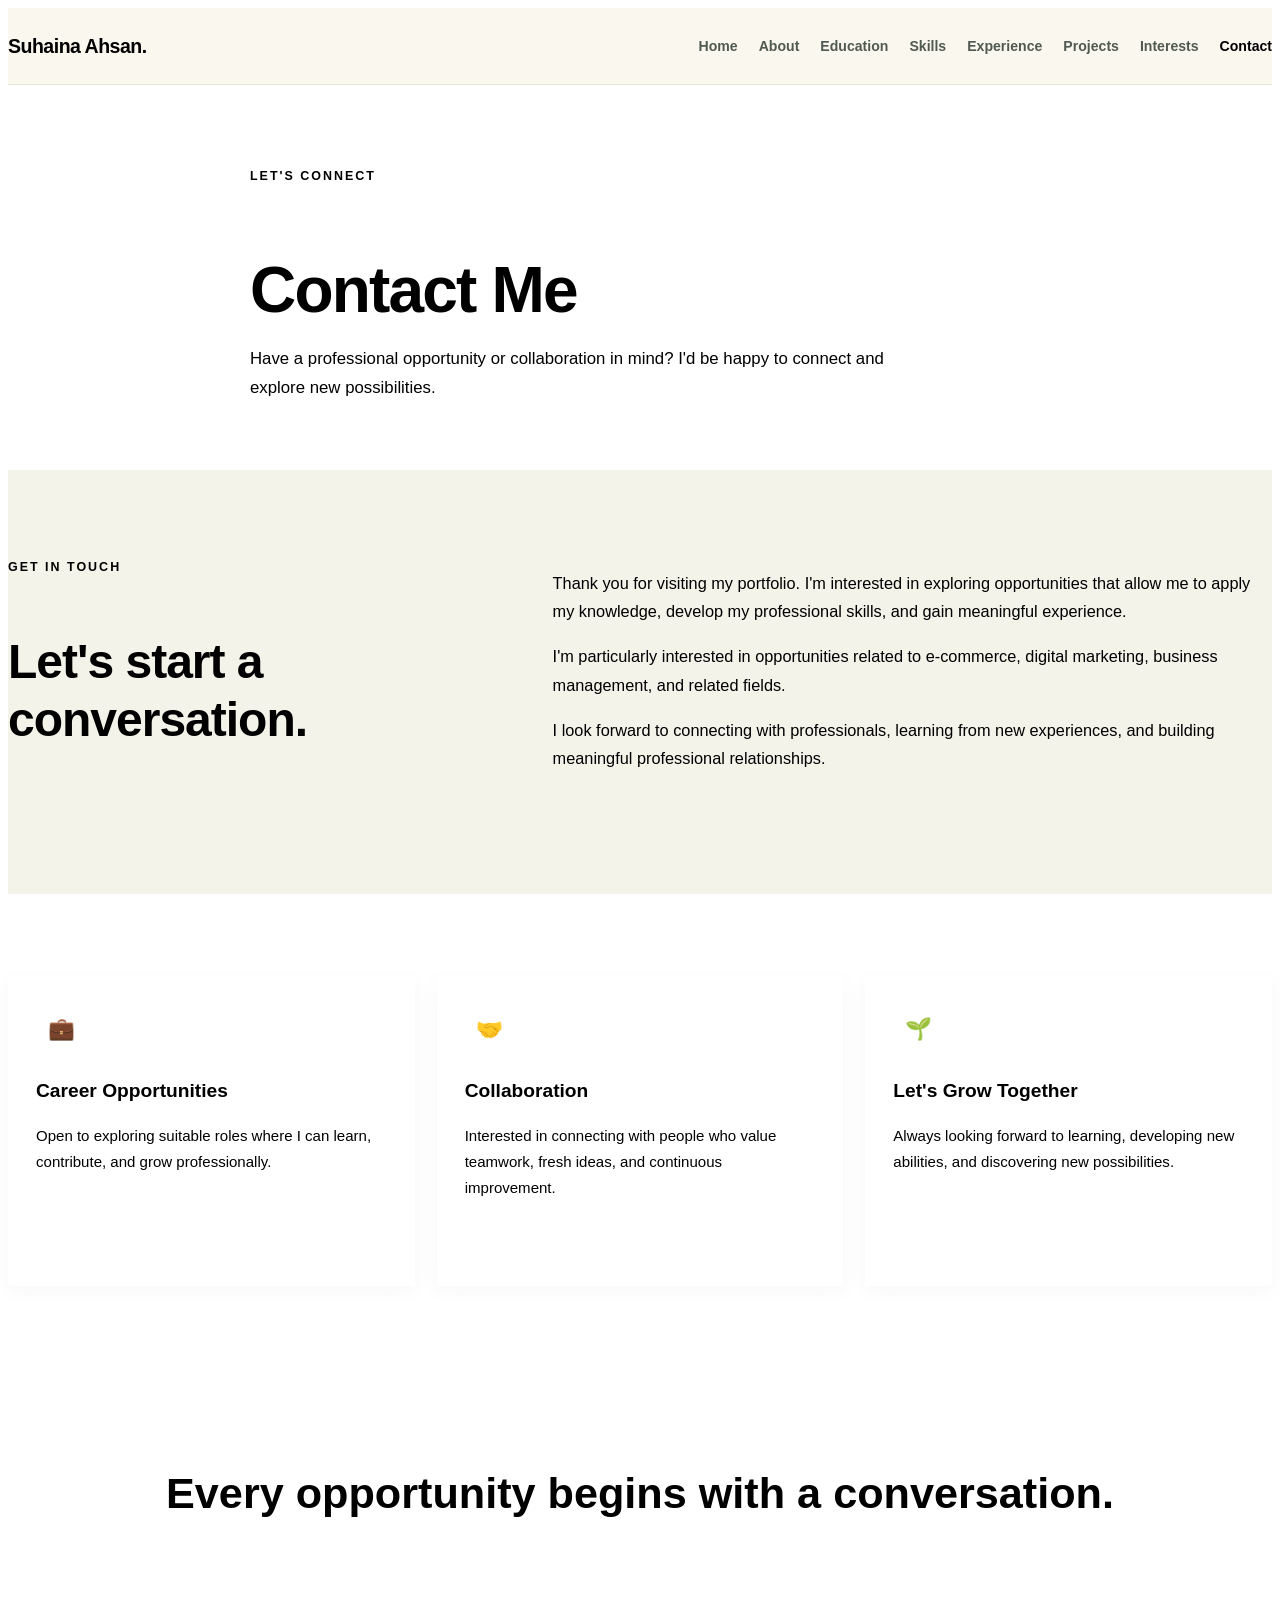
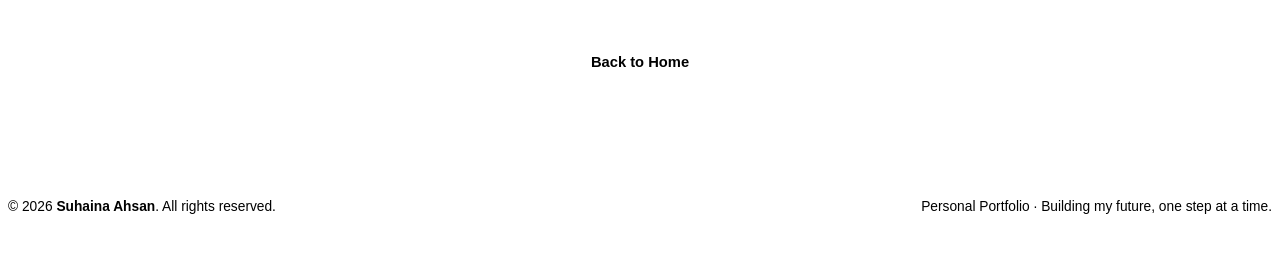
==== contact.html @ b3b004b4 "Create contact.html" ====
<!DOCTYPE html>
<html lang="en">
<head>
    <meta charset="UTF-8">
    <meta name="viewport" content="width=device-width, initial-scale=1.0">
    <meta name="description" content="Get in touch with Suhaina Ahsan for professional opportunities, career collaborations, and conversations about e-commerce and digital growth.">
    <title>Contact | Suhaina Ahsan — Personal Portfolio</title>
    
    <link rel="stylesheet" href="style.css">
    <script src="script.js" defer></script>
</head>

<body>

<!-- Skip Link for Accessibility -->
<a href="#main-content" class="skip-link" style="position: absolute; left: -9999px; z-index: 999; padding: 1em; background: var(--sage-dark); color: var(--white);">Skip to main content</a>

<header class="site-header">
    <nav class="container nav-container" aria-label="Main navigation">

        <a href="index.html" class="logo">Suhaina Ahsan.</a>

        <button class="menu-toggle"
                type="button"
                aria-label="Open navigation menu"
                aria-controls="main-navigation"
                aria-expanded="false">
            ☰
        </button>

        <ul class="nav-links" id="main-navigation">
            <li><a href="index.html">Home</a></li>
            <li><a href="about.html">About</a></li>
            <li><a href="education.html">Education</a></li>
            <li><a href="skills.html">Skills</a></li>
            <li><a href="experience.html">Experience</a></li>
            <li><a href="projects.html">Projects</a></li>
            <li><a href="interests.html">Interests</a></li>
            <li><a href="contact.html" class="active" aria-current="page">Contact</a></li>
        </ul>

    </nav>
</header>

<main id="main-content">

    <section class="page-hero">
        <div class="container page-hero-content">

            <span class="eyebrow">LET'S CONNECT</span>

            <h1>Contact <span>Me</span></h1>

            <p>
                Have a professional opportunity or collaboration in mind?
                I'd be happy to connect and explore new possibilities.
            </p>

        </div>
    </section>


    <section class="soft-section">
        <div class="container intro-grid">

            <div class="intro-title">

                <span class="eyebrow">GET IN TOUCH</span>

                <h2>Let's start a conversation.</h2>

                <div class="divider"></div>

            </div>

            <div class="intro-content">

                <p>
                    Thank you for visiting my portfolio. I'm interested
                    in exploring opportunities that allow me to apply my
                    knowledge, develop my professional skills, and gain
                    meaningful experience.
                </p>

                <p>
                    I'm particularly interested in opportunities related
                    to e-commerce, digital marketing, business management,
                    and related fields.
                </p>

                <p>
                    I look forward to connecting with professionals,
                    learning from new experiences, and building
                    meaningful professional relationships.
                </p>

            </div>

        </div>
    </section>


    <section class="container" style="padding: 82px 0;">

        <div class="card-grid">

            <article class="info-card">

                <div class="card-icon" aria-hidden="true">💼</div>

                <h3>Career Opportunities</h3>

                <p>
                    Open to exploring suitable roles where I can learn,
                    contribute, and grow professionally.
                </p>

            </article>


            <article class="info-card">

                <div class="card-icon" aria-hidden="true">🤝</div>

                <h3>Collaboration</h3>

                <p>
                    Interested in connecting with people who value
                    teamwork, fresh ideas, and continuous improvement.
                </p>

            </article>


            <article class="info-card">

                <div class="card-icon" aria-hidden="true">🌱</div>

                <h3>Let's Grow Together</h3>

                <p>
                    Always looking forward to learning, developing new
                    abilities, and discovering new possibilities.
                </p>

            </article>

        </div>

    </section>


    <section class="cta-section">

        <div class="container">

            <span class="eyebrow" style="color: rgba(255, 255, 255, 0.85);">THANK YOU FOR VISITING</span>

            <h2>Every opportunity begins with a conversation.</h2>

            <p>
                I'm excited to keep learning, take on new challenges,
                and work towards my professional goals.
            </p>

            <a href="index.html" class="button">Back to Home</a>

        </div>

    </section>

</main>


<footer class="site-footer">

    <div class="container footer-content">

        <p>
            &copy; <span class="current-year">2026</span>
            <span class="footer-name">Suhaina Ahsan</span>.
            All rights reserved.
        </p>

        <p>Personal Portfolio · Building my future, one step at a time.</p>

    </div>

</footer>

</body>
</html>
---- style.css ----
Conversation with Gemini
/* =========================================

SUHAINA AHSAN — PERSONAL PORTFOLIO

Theme: Sage Green + Warm Cream

========================================= */



:root {

--sage: #819782;

--sage-dark: #4f6854;

--sage-light: #dce5d8;

--cream: #faf7ef;

--cream-dark: #f0ebdf;

--white: #ffffff;

--text: #303b32;

--muted: #6d766d;

--border: #e1e5dc;

--shadow: 0 12px 35px rgba(48, 59, 50, 0.08);

--radius: 22px;

--max-width: 1120px;

}



{
box-sizing: border-box;

margin: 0;

padding: 0;

}



html {

scroll-behavior: smooth;

scroll-padding-top: 90px;

}



body {

background: var(--cream);

color: var(--text);

font-family: -apple-system, BlinkMacSystemFont, "Segoe UI",

Roboto, Arial, sans-serif;

font-size: 16px;

line-height: 1.75;

overflow-x: hidden;

}



a {

color: inherit;

text-decoration: none;

}



img {

display: block;

max-width: 100%;

}



button,

input,

textarea,

select {

font: inherit;

}



button,

a {

-webkit-tap-highlight-color: transparent;

}



button:focus-visible,

a:focus-visible {

outline: 3px solid var(--sage);

outline-offset: 4px;

}



::selection {

background: var(--sage-light);

color: var(--sage-dark);

}



/* General layout */



.container {

width: min(var(--max-width), calc(100% - 40px));

margin-inline: auto;

}



section {

padding: 82px 0;

}



.section-heading {

max-width: 720px;

margin: 0 auto 42px;

text-align: center;

}



.section-heading h2 {

margin-bottom: 12px;

font-size: clamp(1.9rem, 4vw, 2.8rem);

line-height: 1.2;

letter-spacing: -1px;

}



.section-heading p {

color: var(--muted);

font-size: 1rem;

}



.eyebrow {

display: inline-block;

margin-bottom: 14px;

color: var(--sage-dark);

font-size: 0.78rem;

font-weight: 800;

letter-spacing: 2px;

text-transform: uppercase;

}



h1,

h2,

h3,

h4 {

color: var(--text);

font-weight: 750;

}



p {

margin-bottom: 16px;

}



p:last-child {

margin-bottom: 0;

}



/* Navigation */



.site-header {

position: sticky;

top: 0;

z-index: 1000;

background: rgba(250, 247, 239, 0.94);

border-bottom: 1px solid rgba(129, 151, 130, 0.18);

backdrop-filter: blur(14px);

-webkit-backdrop-filter: blur(14px);

}



.nav-container {

min-height: 76px;

display: flex;

align-items: center;

justify-content: space-between;

gap: 24px;

}



.logo {

color: var(--sage-dark);

font-size: 1.22rem;

font-weight: 850;

letter-spacing: -0.5px;

white-space: nowrap;

}



.nav-links {

display: flex;

align-items: center;

justify-content: flex-end;

gap: 21px;

list-style: none;

}



.nav-links a {

position: relative;

color: #505a50;

font-size: 0.88rem;

font-weight: 650;

transition: color 0.2s ease;

}



.nav-links a:hover,

.nav-links a.active {

color: var(--sage-dark);

}



.nav-links a::after {

position: absolute;

right: 0;

bottom: -7px;

left: 0;

height: 2px;

background: var(--sage);

content: "";

transform: scaleX(0);

transform-origin: left;

transition: transform 0.2s ease;

}



.nav-links a:hover::after,

.nav-links a.active::after {

transform: scaleX(1);

}



.menu-toggle {

display: none;

width: 44px;

height: 44px;

align-items: center;

justify-content: center;

border: 1px solid var(--border);

border-radius: 12px;

background: var(--white);

color: var(--sage-dark);

font-size: 1.4rem;

cursor: pointer;

}



/* Home hero */



.hero {

position: relative;

padding: 88px 0 82px;

overflow: hidden;

background:

radial-gradient(

circle at 85% 15%,

rgba(220, 229, 216, 0.75),

transparent 30%

),

var(--cream);

}



.hero-grid {

display: grid;

grid-template-columns: 1.15fr 0.85fr;

align-items: center;

gap: 70px;

}



.hero h1 {

max-width: 700px;

margin-bottom: 22px;

font-size: clamp(2.7rem, 6vw, 4.8rem);

line-height: 1.08;

letter-spacing: -2.5px;

}



.hero h1 span {

color: var(--sage-dark);

}



.hero-copy {

max-width: 620px;

color: var(--muted);

font-size: 1.08rem;

}



.hero-actions {

display: flex;

flex-wrap: wrap;

gap: 14px;

margin-top: 30px;

}



.button {

display: inline-flex;

min-height: 48px;

align-items: center;

justify-content: center;

padding: 12px 23px;

border: 1px solid var(--sage-dark);

border-radius: 999px;

background: var(--sage-dark);

color: var(--white);

font-size: 0.92rem;

font-weight: 750;

text-align: center;

transition:

transform 0.2s ease,

background 0.2s ease,

box-shadow 0.2s ease;

}



.button:hover {

background: #405744;

box-shadow: var(--shadow);

transform: translateY(-2px);

}



.button-secondary {

background: transparent;

color: var(--sage-dark);

}



.button-secondary:hover {

background: var(--sage-light);

color: var(--sage-dark);

}



.hero-visual {

position: relative;

display: flex;

min-height: 380px;

align-items: center;

justify-content: center;

}



.hero-card {

position: relative;

z-index: 1;

width: min(100%, 390px);

padding: 38px 30px;

border: 1px solid rgba(129, 151, 130, 0.22);

border-radius: 32px;

background: rgba(255, 255, 255, 0.78);

box-shadow: 0 25px 70px rgba(48, 59, 50, 0.11);

text-align: center;

}



.hero-symbol {

display: flex;

width: 100px;

height: 100px;

align-items: center;

justify-content: center;

margin: 0 auto 24px;

border-radius: 50%;

background: var(--sage-light);

color: var(--sage-dark);

font-size: 2.4rem;

font-weight: 850;

}



.hero-card h2 {

margin-bottom: 10px;

font-size: 1.65rem;

}



.hero-card p {

color: var(--muted);

font-size: 0.95rem;

}



.hero-card-label {

display: inline-block;

margin-top: 10px;

padding: 7px 13px;

border-radius: 999px;

background: var(--cream-dark);

color: var(--sage-dark);

font-size: 0.78rem;

font-weight: 750;

}



.decor-circle {

position: absolute;

border: 1px solid rgba(79, 104, 84, 0.2);

border-radius: 50%;

}



.decor-circle-one {

top: 10px;

right: 4px;

width: 100px;

height: 100px;

}



.decor-circle-two {

bottom: 10px;

left: 2px;

width: 145px;

height: 145px;

}



/* Intro and content sections */



.intro-section {

background: var(--white);

}



.intro-grid {

display: grid;

grid-template-columns: 0.8fr 1.2fr;

align-items: start;

gap: 65px;

}



.intro-title h2 {

font-size: clamp(2rem, 4vw, 3rem);

line-height: 1.2;

letter-spacing: -1px;

}



.intro-content {

color: var(--muted);

font-size: 1.02rem;

}



.intro-content strong {

color: var(--text);

}



.soft-section {

background: #f3f3e9;

}



.card-grid {

display: grid;

grid-template-columns: repeat(3, minmax(0, 1fr));

gap: 22px;

}



.info-card {

height: 100%;

padding: 28px;

border: 1px solid var(--border);

border-radius: var(--radius);

background: var(--white);

box-shadow: 0 5px 20px rgba(48, 59, 50, 0.035);

transition:

transform 0.2s ease,

box-shadow 0.2s ease;

}



.info-card:hover {

box-shadow: var(--shadow);

transform: translateY(-5px);

}



.card-icon {

display: flex;

width: 50px;

height: 50px;

align-items: center;

justify-content: center;

margin-bottom: 20px;

border-radius: 15px;

background: var(--sage-light);

color: var(--sage-dark);

font-size: 1.35rem;

font-weight: 800;

}



.info-card h3 {

margin-bottom: 10px;

font-size: 1.2rem;

}



.info-card p {

color: var(--muted);

font-size: 0.94rem;

}



.text-link {

display: inline-block;

margin-top: 12px;

color: var(--sage-dark);

font-size: 0.9rem;

font-weight: 800;

}



.text-link:hover {

text-decoration: underline;

text-underline-offset: 4px;

}



/* Highlights */



.highlight-grid {

display: grid;

grid-template-columns: repeat(3, minmax(0, 1fr));

gap: 18px;

}



.highlight-card {

padding: 28px 22px;

border-radius: var(--radius);

background: var(--sage-dark);

color: var(--white);

text-align: center;

}



.highlight-card h3 {

margin-bottom: 7px;

color: var(--white);

font-size: 1.7rem;

}



.highlight-card p {

color: rgba(255, 255, 255, 0.82);

font-size: 0.9rem;

}



/* Page headers for inner pages */



.page-hero {

padding: 76px 0 68px;

background:

radial-gradient(

circle at 90% 20%,

rgba(220, 229, 216, 0.85),

transparent 32%

),

var(--cream-dark);

border-bottom: 1px solid var(--border);

}



.page-hero-content {

max-width: 780px;

}



.page-hero h1 {

margin-bottom: 17px;

font-size: clamp(2.4rem, 5vw, 4rem);

line-height: 1.12;

letter-spacing: -1.8px;

}



.page-hero p {

max-width: 690px;

color: var(--muted);

font-size: 1.05rem;

}



/* About page */



.about-layout {

display: grid;

grid-template-columns: 1fr 1fr;

gap: 28px;

align-items: stretch;

}



.about-panel {

padding: 32px;

border: 1px solid var(--border);

border-radius: var(--radius);

background: var(--white);

}



.about-panel h2 {

margin-bottom: 16px;

font-size: 1.5rem;

}



.about-panel p {

color: var(--muted);

}



.value-list {

display: grid;

gap: 13px;

margin-top: 18px;

list-style: none;

}



.value-list li {

display: flex;

align-items: flex-start;

gap: 12px;

}



.value-list li::before {

display: inline-flex;

width: 24px;

height: 24px;

flex: 0 0 24px;

align-items: center;

justify-content: center;

margin-top: 2px;

border-radius: 50%;

background: var(--sage-light);

color: var(--sage-dark);

content: "✓";

font-size: 0.8rem;

font-weight: 900;

}



/* Education and timeline */



.timeline {

position: relative;

max-width: 850px;

margin: 0 auto;

padding-left: 32px;

}



.timeline::before {

position: absolute;

top: 8px;

bottom: 8px;

left: 7px;

width: 2px;

background: var(--sage-light);

content: "";

}



.timeline-item {

position: relative;

margin-bottom: 28px;

padding: 27px;

border: 1px solid var(--border);

border-radius: var(--radius);

background: var(--white);

}



.timeline-item:last-child {

margin-bottom: 0;

}



.timeline-item::before {

position: absolute;

top: 32px;

left: -33px;

width: 14px;

height: 14px;

border: 4px solid var(--cream);

border-radius: 50%;

background: var(--sage-dark);

content: "";

}



.timeline-date {

display: inline-block;

margin-bottom: 10px;

color: var(--sage-dark);

font-size: 0.84rem;

font-weight: 800;

}



.timeline-item h3 {

margin-bottom: 7px;

font-size: 1.22rem;

}



.timeline-item p {

color: var(--muted);

}



/* Skills */



.skill-groups {

display: grid;

grid-template-columns: repeat(2, minmax(0, 1fr));

gap: 24px;

}



.skill-group {

padding: 30px;

border: 1px solid var(--border);

border-radius: var(--radius);

background: var(--white);

}



.skill-group h2 {

margin-bottom: 20px;

font-size: 1.4rem;

}



.skill-tags {

display: flex;

flex-wrap: wrap;

gap: 10px;

}



.skill-tag {

display: inline-block;

padding: 9px 14px;

border: 1px solid #dce4d8;

border-radius: 999px;

background: #f2f5ee;

color: var(--sage-dark);

font-size: 0.88rem;

font-weight: 700;

}



/* Experience and projects */



.experience-card,

.project-card {

overflow: hidden;

border: 1px solid var(--border);

border-radius: var(--radius);

background: var(--white);

box-shadow: 0 5px 20px rgba(48, 59, 50, 0.035);

}



.experience-card {

padding: 32px;

}



.experience-card h2,

.project-card h3 {

margin-bottom: 10px;

}



.experience-card p,

.project-card p {

color: var(--muted);

}



.project-card-top {

display: flex;

min-height: 155px;

align-items: center;

justify-content: center;

padding: 25px;

background: var(--sage-light);

color: var(--sage-dark);

font-size: 2.6rem;

font-weight: 850;

}



.project-card-content {

padding: 25px;

}



.project-type {

display: inline-block;

margin-bottom: 12px;

color: var(--sage-dark);

font-size: 0.76rem;

font-weight: 850;

letter-spacing: 1px;

text-transform: uppercase;

}



/* Contact */



.contact-layout {

display: grid;

grid-template-columns: 0.9fr 1.1fr;

gap: 30px;

}



.contact-panel {

padding: 32px;

border: 1px solid var(--border);

border-radius: var(--radius);

background: var(--white);

}



.contact-panel h2 {

margin-bottom: 15px;

font-size: 1.55rem;

}



.contact-panel p {

color: var(--muted);

}



.contact-method {

display: flex;

align-items: flex-start;

gap: 14px;

margin-top: 22px;

}



.contact-method-icon {

display: flex;

width: 42px;

height: 42px;

flex: 0 0 42px;

align-items: center;

justify-content: center;

border-radius: 13px;

background: var(--sage-light);

color: var(--sage-dark);

font-weight: 800;

}



.contact-method strong {

display: block;

margin-bottom: 3px;

}



.contact-method span {

color: var(--muted);

font-size: 0.92rem;

overflow-wrap: anywhere;

}



.contact-form {

display: grid;

gap: 17px;

}



.form-field {

display: grid;

gap: 7px;

}



.form-field label {

font-size: 0.9rem;

font-weight: 750;

}



.form-field input,

.form-field textarea,

.form-field select {

width: 100%;

padding: 13px 15px;

border: 1px solid var(--border);

border-radius: 12px;

background: #fffefa;

color: var(--text);

outline: none;

transition: border-color 0.2s ease;

}



.form-field input:focus,

.form-field textarea:focus,

.form-field select:focus {

border-color: var(--sage);

}



.form-field textarea {

min-height: 145px;

resize: vertical;

}



.form-note {

color: var(--muted);

font-size: 0.82rem;

}



/* Call to action */



.cta-section {

padding: 68px 0;

background: var(--sage-dark);

color: var(--white);

text-align: center;

}



.cta-section h2 {

margin-bottom: 14px;

color: var(--white);

font-size: clamp(1.8rem, 4vw, 2.7rem);

}



.cta-section p {

max-width: 650px;

margin: 0 auto 25px;

color: rgba(255, 255, 255, 0.82);

}



.cta-section .button {

border-color: var(--white);

background: var(--white);

color: var(--sage-dark);

}



.cta-section .button:hover {

background: var(--cream-dark);

}



/* Footer */



.site-footer {

padding: 28px 0;

border-top: 1px solid var(--border);

background: var(--cream);

}



.footer-content {

display: flex;

align-items: center;

justify-content: space-between;

gap: 20px;

}



.footer-content p {

margin: 0;

color: var(--muted);

font-size: 0.86rem;

}



.footer-name {

color: var(--sage-dark);

font-weight: 850;

}



/* Small decorative details */



.divider {

width: 65px;

height: 4px;

margin: 20px 0;

border-radius: 999px;

background: var(--sage);

}



.center-divider {

margin-inline: auto;

}



.note-box {

padding: 20px 22px;

border-left: 4px solid var(--sage);

border-radius: 0 12px 12px 0;

background: #eef1e8;

color: var(--text);

}



/* Responsive layout */



@media (max-width: 1000px) {

.nav-links {

gap: 13px;

}



.nav-links a {

font-size: 0.8rem;

}



.hero-grid {

gap: 35px;

}



.card-grid {

grid-template-columns: repeat(2, minmax(0, 1fr));

}

}



@media (max-width: 760px) {

section {

padding: 62px 0;

}



.container {

width: min(100% - 32px, var(--max-width));

}



.nav-container {

min-height: 68px;

}



.menu-toggle {

display: inline-flex;

}



.nav-links {

position: absolute;

top: calc(100% + 1px);

right: 0;

left: 0;

display: none;

align-items: stretch;

gap: 0;

padding: 10px 20px 18px;

border-bottom: 1px solid var(--border);

background: var(--cream);

box-shadow: 0 15px 25px rgba(48, 59, 50, 0.08);

}



.nav-links.open {

display: flex;

flex-direction: column;

}



.nav-links li {

width: 100%;

}



.nav-links a {

display: block;

padding: 12px 5px;

font-size: 0.95rem;

}



.nav-links a::after {

display: none;

}



.hero {

padding: 65px 0 58px;

}



.hero-grid {

grid-template-columns: 1fr;

gap: 28px;

}



.hero h1 {

font-size: clamp(2.5rem, 11vw, 3.7rem);

letter-spacing: -1.7px;

}



.hero-copy {

font-size: 1rem;

}



.hero-visual {

min-height: 320px;

}



.hero-card {

max-width: 340px;

}



.intro-grid,

.about-layout,

.contact-layout,

.skill-groups {

grid-template-columns: 1fr;

gap: 25px;

}



.intro-grid {

gap: 22px;

}



.card-grid {

grid-template-columns: 1fr;

}



.highlight-grid {

grid-template-columns: 1fr;

}



.page-hero {

padding: 58px 0 50px;

}



.page-hero h1 {

font-size: clamp(2.25rem, 9vw, 3.3rem);

}



.about-panel,

.skill-group,

.contact-panel,

.experience-card {

padding: 25px;

}



.timeline {

padding-left: 26px;

}



.timeline-item {

padding: 23px;

}



.timeline-item::before {

left: -27px;

}



.footer-content {

flex-direction: column;

align-items: flex-start;

gap: 7px;

}

}



@media (max-width: 420px) {

.hero-actions {

flex-direction: column;

align-items: stretch;

}



.hero-actions .button {

width: 100%;

}



.hero-card {

padding: 30px 22px;

}



.info-card {

padding: 24px;

}



.project-card-content {

padding: 22px;

}

}



/* Reduced motion accessibility */



@media (prefers-reduced-motion: reduce) {

*,

*::before,

*::after {

scroll-behavior: auto !important;

transition-duration: 0.01ms !important;

animation-duration: 0.01ms !important;

animation-iteration-count: 1 !important;

}

}
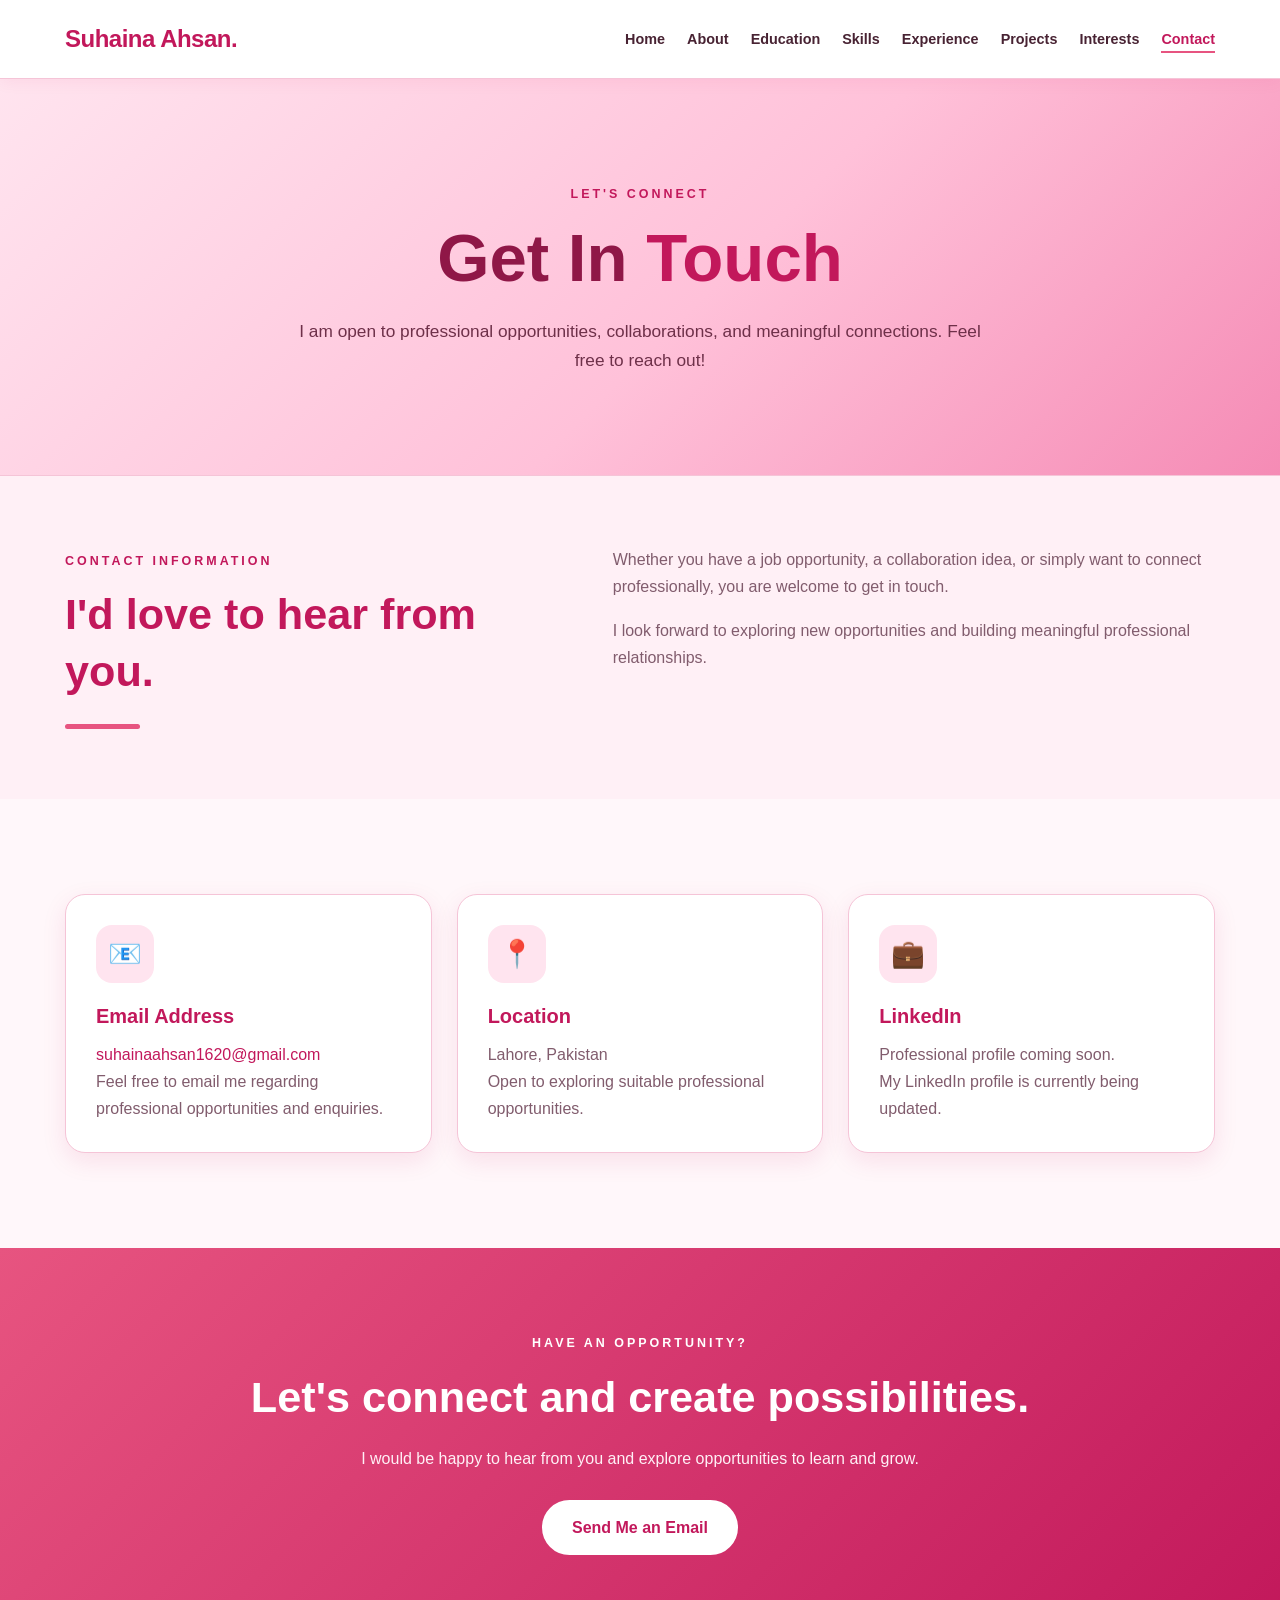
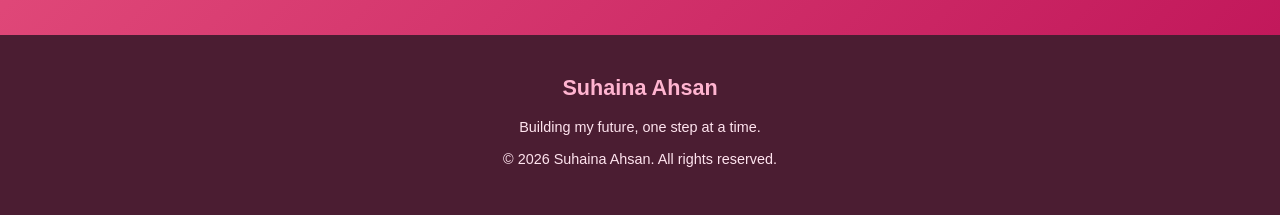
==== commit aa90ccc1: "Update contact.html" ====
--- a/contact.html
+++ b/contact.html
@@ -3,9 +3,9 @@
 <head>
     <meta charset="UTF-8">
     <meta name="viewport" content="width=device-width, initial-scale=1.0">
-    <meta name="description" content="Get in touch with Suhaina Ahsan for professional opportunities, career collaborations, and conversations about e-commerce and digital growth.">
+    <meta name="description" content="Get in touch with Suhaina Ahsan via email or explore her professional location and opportunities in Lahore, Pakistan.">
     <title>Contact | Suhaina Ahsan — Personal Portfolio</title>
-    
+
     <link rel="stylesheet" href="style.css">
     <script src="script.js" defer></script>
 </head>
@@ -13,7 +13,7 @@
 <body>
 
 <!-- Skip Link for Accessibility -->
-<a href="#main-content" class="skip-link" style="position: absolute; left: -9999px; z-index: 999; padding: 1em; background: var(--sage-dark); color: var(--white);">Skip to main content</a>
+<a href="#main-content" class="skip-link">Skip to main content</a>
 
 <header class="site-header">
     <nav class="container nav-container" aria-label="Main navigation">
@@ -49,121 +49,110 @@
 
             <span class="eyebrow">LET'S CONNECT</span>
 
-            <h1>Contact <span>Me</span></h1>
+            <h1>Get In <span>Touch</span></h1>
 
             <p>
-                Have a professional opportunity or collaboration in mind?
-                I'd be happy to connect and explore new possibilities.
+                I am open to professional opportunities,
+                collaborations, and meaningful connections.
+                Feel free to reach out!
             </p>
 
         </div>
     </section>
 
-
     <section class="soft-section">
         <div class="container intro-grid">
 
             <div class="intro-title">
-
-                <span class="eyebrow">GET IN TOUCH</span>
-
-                <h2>Let's start a conversation.</h2>
-
+                <span class="eyebrow">CONTACT INFORMATION</span>
+                <h2>I'd love to hear from you.</h2>
                 <div class="divider"></div>
-
             </div>
 
             <div class="intro-content">
-
                 <p>
-                    Thank you for visiting my portfolio. I'm interested
-                    in exploring opportunities that allow me to apply my
-                    knowledge, develop my professional skills, and gain
-                    meaningful experience.
+                    Whether you have a job opportunity,
+                    a collaboration idea, or simply want
+                    to connect professionally, you are
+                    welcome to get in touch.
                 </p>
 
                 <p>
-                    I'm particularly interested in opportunities related
-                    to e-commerce, digital marketing, business management,
-                    and related fields.
+                    I look forward to exploring new
+                    opportunities and building meaningful
+                    professional relationships.
                 </p>
-
-                <p>
-                    I look forward to connecting with professionals,
-                    learning from new experiences, and building
-                    meaningful professional relationships.
-                </p>
-
             </div>
 
         </div>
     </section>
 
-
-    <section class="container" style="padding: 82px 0;">
+    <section class="container" style="padding: 70px 0;">
 
         <div class="card-grid">
 
-            <article class="info-card">
+            <div class="info-card">
+                <div class="card-icon" aria-hidden="true">📧</div>
 
+                <h3>Email Address</h3>
+
+                <p>
+                    <a href="mailto:suhainaahsan1620@gmail.com">
+                        suhainaahsan1620@gmail.com
+                    </a>
+                </p>
+
+                <p>
+                    Feel free to email me regarding
+                    professional opportunities and enquiries.
+                </p>
+            </div>
+
+            <div class="info-card">
+                <div class="card-icon" aria-hidden="true">📍</div>
+
+                <h3>Location</h3>
+
+                <p>Lahore, Pakistan</p>
+
+                <p>
+                    Open to exploring suitable professional
+                    opportunities.
+                </p>
+            </div>
+
+            <div class="info-card">
                 <div class="card-icon" aria-hidden="true">💼</div>
 
-                <h3>Career Opportunities</h3>
+                <h3>LinkedIn</h3>
+
+                <p>Professional profile coming soon.</p>
 
                 <p>
-                    Open to exploring suitable roles where I can learn,
-                    contribute, and grow professionally.
+                    My LinkedIn profile is currently being updated.
                 </p>
-
-            </article>
-
-
-            <article class="info-card">
-
-                <div class="card-icon" aria-hidden="true">🤝</div>
-
-                <h3>Collaboration</h3>
-
-                <p>
-                    Interested in connecting with people who value
-                    teamwork, fresh ideas, and continuous improvement.
-                </p>
-
-            </article>
-
-
-            <article class="info-card">
-
-                <div class="card-icon" aria-hidden="true">🌱</div>
-
-                <h3>Let's Grow Together</h3>
-
-                <p>
-                    Always looking forward to learning, developing new
-                    abilities, and discovering new possibilities.
-                </p>
-
-            </article>
+            </div>
 
         </div>
 
     </section>
 
-
     <section class="cta-section">
 
         <div class="container">
 
-            <span class="eyebrow" style="color: rgba(255, 255, 255, 0.85);">THANK YOU FOR VISITING</span>
+            <span class="eyebrow">HAVE AN OPPORTUNITY?</span>
 
-            <h2>Every opportunity begins with a conversation.</h2>
+            <h2>Let's connect and create possibilities.</h2>
 
             <p>
-                I'm excited to keep learning, take on new challenges,
-                and work towards my professional goals.
+                I would be happy to hear from you
+                and explore opportunities to learn and grow.
             </p>
 
-            <a href="index.html" class="button">Back to Home</a>
+            <a href="mailto:suhainaahsan1620@gmail.com" class="button">
+                Send Me an Email
+            </a>
 
         </div>
 
@@ -171,18 +160,18 @@
 
 </main>
 
-
 <footer class="site-footer">
 
     <div class="container footer-content">
 
+        <p class="footer-name">Suhaina Ahsan</p>
+
+        <p>Building my future, one step at a time.</p>
+
         <p>
             &copy; <span class="current-year">2026</span>
-            <span class="footer-name">Suhaina Ahsan</span>.
-            All rights reserved.
+            Suhaina Ahsan. All rights reserved.
         </p>
-
-        <p>Personal Portfolio · Building my future, one step at a time.</p>
 
     </div>
 
--- a/style.css
+++ b/style.css
@@ -1,2166 +1,659 @@
-
-Conversation with Gemini
-/* =========================================
-
-SUHAINA AHSAN — PERSONAL PORTFOLIO
-
-Theme: Sage Green + Warm Cream
-
-========================================= */
-
-
+/* =====================================
+   SUHAINA AHSAN — PINK PORTFOLIO THEME
+   Baby Pink + Dark Pink
+===================================== */
 
 :root {
-
---sage: #819782;
-
---sage-dark: #4f6854;
-
---sage-light: #dce5d8;
-
---cream: #faf7ef;
-
---cream-dark: #f0ebdf;
-
---white: #ffffff;
-
---text: #303b32;
-
---muted: #6d766d;
-
---border: #e1e5dc;
-
---shadow: 0 12px 35px rgba(48, 59, 50, 0.08);
-
---radius: 22px;
-
---max-width: 1120px;
-
-}
-
-
-
-{
-box-sizing: border-box;
-
-margin: 0;
-
-padding: 0;
-
-}
-
-
+    --primary: #e75480;
+    --primary-dark: #c2185b;
+    --primary-light: #ffe4ef;
+    --background: #fff7fa;
+    --surface: #ffffff;
+    --text: #482333;
+    --text-light: #815c6d;
+    --border: #f5c4d7;
+    --shadow: 0 8px 25px rgba(199, 24, 91, 0.10);
+    --radius: 20px;
+    --max-width: 1150px;
+}
+
+/* GENERAL */
+
+* {
+    margin: 0;
+    padding: 0;
+    box-sizing: border-box;
+}
 
 html {
-
-scroll-behavior: smooth;
-
-scroll-padding-top: 90px;
-
-}
-
-
+    scroll-behavior: smooth;
+    scroll-padding-top: 90px;
+}
 
 body {
-
-background: var(--cream);
-
-color: var(--text);
-
-font-family: -apple-system, BlinkMacSystemFont, "Segoe UI",
-
-Roboto, Arial, sans-serif;
-
-font-size: 16px;
-
-line-height: 1.75;
-
-overflow-x: hidden;
-
-}
-
-
+    font-family: Arial, Helvetica, sans-serif;
+    background: var(--background);
+    color: var(--text);
+    line-height: 1.7;
+    overflow-x: hidden;
+}
 
 a {
-
-color: inherit;
-
-text-decoration: none;
-
-}
-
-
+    color: var(--primary-dark);
+    text-decoration: none;
+    transition: 0.3s ease;
+}
+
+a:hover {
+    color: var(--primary);
+}
 
 img {
-
-display: block;
-
-max-width: 100%;
-
-}
-
-
-
-button,
-
-input,
-
-textarea,
-
-select {
-
-font: inherit;
-
-}
-
-
-
-button,
-
-a {
-
--webkit-tap-highlight-color: transparent;
-
-}
-
-
-
-button:focus-visible,
-
-a:focus-visible {
-
-outline: 3px solid var(--sage);
-
-outline-offset: 4px;
-
-}
-
-
-
-::selection {
-
-background: var(--sage-light);
-
-color: var(--sage-dark);
-
-}
-
-
-
-/* General layout */
-
-
+    max-width: 100%;
+    display: block;
+}
 
 .container {
-
-width: min(var(--max-width), calc(100% - 40px));
-
-margin-inline: auto;
-
-}
-
-
+    width: 90%;
+    max-width: var(--max-width);
+    margin: 0 auto;
+}
 
 section {
-
-padding: 82px 0;
-
-}
-
-
-
-.section-heading {
-
-max-width: 720px;
-
-margin: 0 auto 42px;
-
-text-align: center;
-
-}
-
-
-
-.section-heading h2 {
-
-margin-bottom: 12px;
-
-font-size: clamp(1.9rem, 4vw, 2.8rem);
-
-line-height: 1.2;
-
-letter-spacing: -1px;
-
-}
-
-
-
-.section-heading p {
-
-color: var(--muted);
-
-font-size: 1rem;
-
-}
-
-
+    padding: 70px 0;
+}
+
+/* NAVIGATION */
+
+.site-header {
+    background: rgba(255, 255, 255, 0.96);
+    border-bottom: 1px solid var(--border);
+    position: sticky;
+    top: 0;
+    z-index: 1000;
+    box-shadow: 0 3px 15px rgba(199, 24, 91, 0.06);
+    backdrop-filter: blur(14px);
+    -webkit-backdrop-filter: blur(14px);
+}
+
+.nav-container {
+    min-height: 78px;
+    display: flex;
+    justify-content: space-between;
+    align-items: center;
+    gap: 20px;
+}
+
+.logo {
+    font-size: 1.5rem;
+    font-weight: 850;
+    color: var(--primary-dark);
+    letter-spacing: -0.5px;
+    white-space: nowrap;
+}
+
+.nav-links {
+    display: flex;
+    list-style: none;
+    align-items: center;
+    gap: 22px;
+}
+
+.nav-links a {
+    color: var(--text);
+    font-size: 0.9rem;
+    font-weight: 650;
+    position: relative;
+}
+
+.nav-links a:hover,
+.nav-links a.active {
+    color: var(--primary-dark);
+}
+
+.nav-links a::after {
+    position: absolute;
+    right: 0;
+    bottom: -6px;
+    left: 0;
+    height: 2px;
+    background: var(--primary);
+    content: "";
+    transform: scaleX(0);
+    transform-origin: left;
+    transition: transform 0.2s ease;
+}
+
+.nav-links a:hover::after,
+.nav-links a.active::after {
+    transform: scaleX(1);
+}
+
+.menu-toggle {
+    display: none;
+    border: 1px solid var(--border);
+    background: var(--primary-light);
+    color: var(--primary-dark);
+    font-size: 1.4rem;
+    width: 44px;
+    height: 44px;
+    align-items: center;
+    justify-content: center;
+    border-radius: 12px;
+    cursor: pointer;
+}
+
+/* PAGE HERO */
+
+.page-hero {
+    background: linear-gradient(
+        135deg,
+        #ffe4ef 0%,
+        #ffc1d9 55%,
+        #f58bb5 100%
+    );
+    padding: 100px 0;
+    text-align: center;
+    position: relative;
+    overflow: hidden;
+    border-bottom: 1px solid var(--border);
+}
+
+.page-hero-content {
+    max-width: 850px;
+    margin: 0 auto;
+}
 
 .eyebrow {
-
-display: inline-block;
-
-margin-bottom: 14px;
-
-color: var(--sage-dark);
-
-font-size: 0.78rem;
-
-font-weight: 800;
-
-letter-spacing: 2px;
-
-text-transform: uppercase;
-
-}
-
-
+    color: var(--primary-dark);
+    font-size: 0.78rem;
+    font-weight: 800;
+    letter-spacing: 3px;
+    text-transform: uppercase;
+    margin-bottom: 14px;
+    display: inline-block;
+}
+
+.page-hero h1 {
+    color: #8f1747;
+    font-size: clamp(2.5rem, 6vw, 4.2rem);
+    line-height: 1.15;
+    margin-bottom: 20px;
+}
+
+.page-hero h1 span {
+    color: var(--primary-dark);
+}
+
+.page-hero p:not(.eyebrow) {
+    max-width: 700px;
+    margin: 0 auto;
+    color: #6e3049;
+    font-size: 1.08rem;
+}
+
+/* HEADINGS */
 
 h1,
-
 h2,
-
-h3,
-
-h4 {
-
-color: var(--text);
-
-font-weight: 750;
-
-}
-
-
+h3 {
+    line-height: 1.3;
+    font-weight: 750;
+}
+
+h2 {
+    font-size: clamp(1.8rem, 4vw, 2.7rem);
+    color: var(--primary-dark);
+    margin-bottom: 20px;
+}
+
+h3 {
+    font-size: 1.25rem;
+    color: var(--primary-dark);
+    margin-bottom: 12px;
+}
 
 p {
-
-margin-bottom: 16px;
-
-}
-
-
+    margin-bottom: 16px;
+}
 
 p:last-child {
-
-margin-bottom: 0;
-
-}
-
-
-
-/* Navigation */
-
-
-
-.site-header {
-
-position: sticky;
-
-top: 0;
-
-z-index: 1000;
-
-background: rgba(250, 247, 239, 0.94);
-
-border-bottom: 1px solid rgba(129, 151, 130, 0.18);
-
-backdrop-filter: blur(14px);
-
--webkit-backdrop-filter: blur(14px);
-
-}
-
-
-
-.nav-container {
-
-min-height: 76px;
-
-display: flex;
-
-align-items: center;
-
-justify-content: space-between;
-
-gap: 24px;
-
-}
-
-
-
-.logo {
-
-color: var(--sage-dark);
-
-font-size: 1.22rem;
-
-font-weight: 850;
-
-letter-spacing: -0.5px;
-
-white-space: nowrap;
-
-}
-
-
-
-.nav-links {
-
-display: flex;
-
-align-items: center;
-
-justify-content: flex-end;
-
-gap: 21px;
-
-list-style: none;
-
-}
-
-
-
-.nav-links a {
-
-position: relative;
-
-color: #505a50;
-
-font-size: 0.88rem;
-
-font-weight: 650;
-
-transition: color 0.2s ease;
-
-}
-
-
-
-.nav-links a:hover,
-
-.nav-links a.active {
-
-color: var(--sage-dark);
-
-}
-
-
-
-.nav-links a::after {
-
-position: absolute;
-
-right: 0;
-
-bottom: -7px;
-
-left: 0;
-
-height: 2px;
-
-background: var(--sage);
-
-content: "";
-
-transform: scaleX(0);
-
-transform-origin: left;
-
-transition: transform 0.2s ease;
-
-}
-
-
-
-.nav-links a:hover::after,
-
-.nav-links a.active::after {
-
-transform: scaleX(1);
-
-}
-
-
-
-.menu-toggle {
-
-display: none;
-
-width: 44px;
-
-height: 44px;
-
-align-items: center;
-
-justify-content: center;
-
-border: 1px solid var(--border);
-
-border-radius: 12px;
-
-background: var(--white);
-
-color: var(--sage-dark);
-
-font-size: 1.4rem;
-
-cursor: pointer;
-
-}
-
-
-
-/* Home hero */
-
-
+    margin-bottom: 0;
+}
+
+.intro-grid {
+    display: grid;
+    grid-template-columns: 0.9fr 1.1fr;
+    gap: 55px;
+    align-items: start;
+}
+
+.intro-title h2 {
+    max-width: 450px;
+}
+
+.intro-content {
+    color: var(--text-light);
+}
+
+.divider {
+    width: 75px;
+    height: 5px;
+    background: var(--primary);
+    border-radius: 10px;
+    margin-top: 25px;
+}
+
+/* BACKGROUND SECTIONS */
+
+.soft-section {
+    background: #fff0f6;
+}
+
+/* CARDS */
+
+.card-grid {
+    display: grid;
+    grid-template-columns: repeat(3, minmax(0, 1fr));
+    gap: 25px;
+    margin-top: 25px;
+    margin-bottom: 25px;
+}
+
+.info-card {
+    background: var(--surface);
+    border: 1px solid var(--border);
+    border-radius: var(--radius);
+    padding: 30px;
+    box-shadow: var(--shadow);
+    transition: transform 0.3s ease, box-shadow 0.3s ease;
+}
+
+.info-card:hover {
+    transform: translateY(-6px);
+    box-shadow: 0 15px 35px rgba(199, 24, 91, 0.15);
+}
+
+.info-card p {
+    color: var(--text-light);
+    margin-bottom: 0;
+}
+
+.card-icon {
+    width: 58px;
+    height: 58px;
+    display: flex;
+    align-items: center;
+    justify-content: center;
+    background: var(--primary-light);
+    border-radius: 16px;
+    font-size: 1.7rem;
+    margin-bottom: 20px;
+}
+
+/* BUTTONS */
+
+.button {
+    display: inline-flex;
+    min-height: 48px;
+    align-items: center;
+    justify-content: center;
+    background: var(--primary-dark);
+    color: #ffffff;
+    padding: 12px 28px;
+    border: 2px solid var(--primary-dark);
+    border-radius: 50px;
+    font-weight: 750;
+    margin-top: 12px;
+    transition: 0.3s ease;
+}
+
+.button:hover {
+    background: #ffffff;
+    color: var(--primary-dark);
+    transform: translateY(-2px);
+    box-shadow: var(--shadow);
+}
+
+/* HOME PAGE SUPPORT */
 
 .hero {
-
-position: relative;
-
-padding: 88px 0 82px;
-
-overflow: hidden;
-
-background:
-
-radial-gradient(
-
-circle at 85% 15%,
-
-rgba(220, 229, 216, 0.75),
-
-transparent 30%
-
-),
-
-var(--cream);
-
-}
-
-
-
-.hero-grid {
-
-display: grid;
-
-grid-template-columns: 1.15fr 0.85fr;
-
-align-items: center;
-
-gap: 70px;
-
-}
-
-
+    background: linear-gradient(
+        circle at 85% 15%,
+        rgba(255, 228, 239, 0.85),
+        transparent 35%
+    ),
+    var(--background);
+    padding: 100px 0;
+}
 
 .hero h1 {
-
-max-width: 700px;
-
-margin-bottom: 22px;
-
-font-size: clamp(2.7rem, 6vw, 4.8rem);
-
-line-height: 1.08;
-
-letter-spacing: -2.5px;
-
-}
-
-
-
-.hero h1 span {
-
-color: var(--sage-dark);
-
-}
-
-
-
-.hero-copy {
-
-max-width: 620px;
-
-color: var(--muted);
-
-font-size: 1.08rem;
-
-}
-
-
-
-.hero-actions {
-
-display: flex;
-
-flex-wrap: wrap;
-
-gap: 14px;
-
-margin-top: 30px;
-
-}
-
-
-
-.button {
-
-display: inline-flex;
-
-min-height: 48px;
-
-align-items: center;
-
-justify-content: center;
-
-padding: 12px 23px;
-
-border: 1px solid var(--sage-dark);
-
-border-radius: 999px;
-
-background: var(--sage-dark);
-
-color: var(--white);
-
-font-size: 0.92rem;
-
-font-weight: 750;
-
-text-align: center;
-
-transition:
-
-transform 0.2s ease,
-
-background 0.2s ease,
-
-box-shadow 0.2s ease;
-
-}
-
-
-
-.button:hover {
-
-background: #405744;
-
-box-shadow: var(--shadow);
-
-transform: translateY(-2px);
-
-}
-
-
-
-.button-secondary {
-
-background: transparent;
-
-color: var(--sage-dark);
-
-}
-
-
-
-.button-secondary:hover {
-
-background: var(--sage-light);
-
-color: var(--sage-dark);
-
-}
-
-
-
-.hero-visual {
-
-position: relative;
-
-display: flex;
-
-min-height: 380px;
-
-align-items: center;
-
-justify-content: center;
-
-}
-
-
-
-.hero-card {
-
-position: relative;
-
-z-index: 1;
-
-width: min(100%, 390px);
-
-padding: 38px 30px;
-
-border: 1px solid rgba(129, 151, 130, 0.22);
-
-border-radius: 32px;
-
-background: rgba(255, 255, 255, 0.78);
-
-box-shadow: 0 25px 70px rgba(48, 59, 50, 0.11);
-
-text-align: center;
-
-}
-
-
-
-.hero-symbol {
-
-display: flex;
-
-width: 100px;
-
-height: 100px;
-
-align-items: center;
-
-justify-content: center;
-
-margin: 0 auto 24px;
-
-border-radius: 50%;
-
-background: var(--sage-light);
-
-color: var(--sage-dark);
-
-font-size: 2.4rem;
-
-font-weight: 850;
-
-}
-
-
-
-.hero-card h2 {
-
-margin-bottom: 10px;
-
-font-size: 1.65rem;
-
-}
-
-
-
-.hero-card p {
-
-color: var(--muted);
-
-font-size: 0.95rem;
-
-}
-
-
-
-.hero-card-label {
-
-display: inline-block;
-
-margin-top: 10px;
-
-padding: 7px 13px;
-
-border-radius: 999px;
-
-background: var(--cream-dark);
-
-color: var(--sage-dark);
-
-font-size: 0.78rem;
-
-font-weight: 750;
-
-}
-
-
-
-.decor-circle {
-
-position: absolute;
-
-border: 1px solid rgba(79, 104, 84, 0.2);
-
-border-radius: 50%;
-
-}
-
-
-
-.decor-circle-one {
-
-top: 10px;
-
-right: 4px;
-
-width: 100px;
-
-height: 100px;
-
-}
-
-
-
-.decor-circle-two {
-
-bottom: 10px;
-
-left: 2px;
-
-width: 145px;
-
-height: 145px;
-
-}
-
-
-
-/* Intro and content sections */
-
-
-
-.intro-section {
-
-background: var(--white);
-
-}
-
-
-
-.intro-grid {
-
-display: grid;
-
-grid-template-columns: 0.8fr 1.2fr;
-
-align-items: start;
-
-gap: 65px;
-
-}
-
-
-
-.intro-title h2 {
-
-font-size: clamp(2rem, 4vw, 3rem);
-
-line-height: 1.2;
-
-letter-spacing: -1px;
-
-}
-
-
-
-.intro-content {
-
-color: var(--muted);
-
-font-size: 1.02rem;
-
-}
-
-
-
-.intro-content strong {
-
-color: var(--text);
-
-}
-
-
-
-.soft-section {
-
-background: #f3f3e9;
-
-}
-
-
-
-.card-grid {
-
-display: grid;
-
-grid-template-columns: repeat(3, minmax(0, 1fr));
-
-gap: 22px;
-
-}
-
-
-
-.info-card {
-
-height: 100%;
-
-padding: 28px;
-
-border: 1px solid var(--border);
-
-border-radius: var(--radius);
-
-background: var(--white);
-
-box-shadow: 0 5px 20px rgba(48, 59, 50, 0.035);
-
-transition:
-
-transform 0.2s ease,
-
-box-shadow 0.2s ease;
-
-}
-
-
-
-.info-card:hover {
-
-box-shadow: var(--shadow);
-
-transform: translateY(-5px);
-
-}
-
-
-
-.card-icon {
-
-display: flex;
-
-width: 50px;
-
-height: 50px;
-
-align-items: center;
-
-justify-content: center;
-
-margin-bottom: 20px;
-
-border-radius: 15px;
-
-background: var(--sage-light);
-
-color: var(--sage-dark);
-
-font-size: 1.35rem;
-
-font-weight: 800;
-
-}
-
-
-
-.info-card h3 {
-
-margin-bottom: 10px;
-
-font-size: 1.2rem;
-
-}
-
-
-
-.info-card p {
-
-color: var(--muted);
-
-font-size: 0.94rem;
-
-}
-
-
-
-.text-link {
-
-display: inline-block;
-
-margin-top: 12px;
-
-color: var(--sage-dark);
-
-font-size: 0.9rem;
-
-font-weight: 800;
-
-}
-
-
-
-.text-link:hover {
-
-text-decoration: underline;
-
-text-underline-offset: 4px;
-
-}
-
-
-
-/* Highlights */
-
-
-
-.highlight-grid {
-
-display: grid;
-
-grid-template-columns: repeat(3, minmax(0, 1fr));
-
-gap: 18px;
-
-}
-
-
-
-.highlight-card {
-
-padding: 28px 22px;
-
-border-radius: var(--radius);
-
-background: var(--sage-dark);
-
-color: var(--white);
-
-text-align: center;
-
-}
-
-
-
-.highlight-card h3 {
-
-margin-bottom: 7px;
-
-color: var(--white);
-
-font-size: 1.7rem;
-
-}
-
-
-
-.highlight-card p {
-
-color: rgba(255, 255, 255, 0.82);
-
-font-size: 0.9rem;
-
-}
-
-
-
-/* Page headers for inner pages */
-
-
-
-.page-hero {
-
-padding: 76px 0 68px;
-
-background:
-
-radial-gradient(
-
-circle at 90% 20%,
-
-rgba(220, 229, 216, 0.85),
-
-transparent 32%
-
-),
-
-var(--cream-dark);
-
-border-bottom: 1px solid var(--border);
-
-}
-
-
-
-.page-hero-content {
-
-max-width: 780px;
-
-}
-
-
-
-.page-hero h1 {
-
-margin-bottom: 17px;
-
-font-size: clamp(2.4rem, 5vw, 4rem);
-
-line-height: 1.12;
-
-letter-spacing: -1.8px;
-
-}
-
-
-
-.page-hero p {
-
-max-width: 690px;
-
-color: var(--muted);
-
-font-size: 1.05rem;
-
-}
-
-
-
-/* About page */
-
-
+    color: var(--primary-dark);
+    font-size: clamp(2.5rem, 6vw, 4.2rem);
+}
+
+.hero p {
+    color: var(--text-light);
+}
+
+.highlight {
+    color: var(--primary);
+}
+
+/* TIMELINE & ABOUT PANELS (For Education, Experience, etc.) */
+
+.timeline {
+    position: relative;
+    max-width: 850px;
+    margin: 0 auto;
+    padding-left: 32px;
+}
+
+.timeline::before {
+    position: absolute;
+    top: 8px;
+    bottom: 8px;
+    left: 7px;
+    width: 2px;
+    background: var(--border);
+    content: "";
+}
+
+.timeline-item {
+    position: relative;
+    margin-bottom: 28px;
+    padding: 27px;
+    border: 1px solid var(--border);
+    border-radius: var(--radius);
+    background: var(--surface);
+    box-shadow: var(--shadow);
+}
+
+.timeline-item:last-child {
+    margin-bottom: 0;
+}
+
+.timeline-item::before {
+    position: absolute;
+    top: 32px;
+    left: -33px;
+    width: 14px;
+    height: 14px;
+    border: 4px solid var(--background);
+    border-radius: 50%;
+    background: var(--primary-dark);
+    content: "";
+}
+
+.timeline-date {
+    display: inline-block;
+    margin-bottom: 10px;
+    color: var(--primary-dark);
+    font-size: 0.84rem;
+    font-weight: 800;
+}
 
 .about-layout {
-
-display: grid;
-
-grid-template-columns: 1fr 1fr;
-
-gap: 28px;
-
-align-items: stretch;
-
-}
-
-
+    display: grid;
+    grid-template-columns: 1fr 1fr;
+    gap: 28px;
+    align-items: stretch;
+}
 
 .about-panel {
-
-padding: 32px;
-
-border: 1px solid var(--border);
-
-border-radius: var(--radius);
-
-background: var(--white);
-
-}
-
-
-
-.about-panel h2 {
-
-margin-bottom: 16px;
-
-font-size: 1.5rem;
-
-}
-
-
-
-.about-panel p {
-
-color: var(--muted);
-
-}
-
-
-
-.value-list {
-
-display: grid;
-
-gap: 13px;
-
-margin-top: 18px;
-
-list-style: none;
-
-}
-
-
-
-.value-list li {
-
-display: flex;
-
-align-items: flex-start;
-
-gap: 12px;
-
-}
-
-
-
-.value-list li::before {
-
-display: inline-flex;
-
-width: 24px;
-
-height: 24px;
-
-flex: 0 0 24px;
-
-align-items: center;
-
-justify-content: center;
-
-margin-top: 2px;
-
-border-radius: 50%;
-
-background: var(--sage-light);
-
-color: var(--sage-dark);
-
-content: "✓";
-
-font-size: 0.8rem;
-
-font-weight: 900;
-
-}
-
-
-
-/* Education and timeline */
-
-
-
-.timeline {
-
-position: relative;
-
-max-width: 850px;
-
-margin: 0 auto;
-
-padding-left: 32px;
-
-}
-
-
-
-.timeline::before {
-
-position: absolute;
-
-top: 8px;
-
-bottom: 8px;
-
-left: 7px;
-
-width: 2px;
-
-background: var(--sage-light);
-
-content: "";
-
-}
-
-
-
-.timeline-item {
-
-position: relative;
-
-margin-bottom: 28px;
-
-padding: 27px;
-
-border: 1px solid var(--border);
-
-border-radius: var(--radius);
-
-background: var(--white);
-
-}
-
-
-
-.timeline-item:last-child {
-
-margin-bottom: 0;
-
-}
-
-
-
-.timeline-item::before {
-
-position: absolute;
-
-top: 32px;
-
-left: -33px;
-
-width: 14px;
-
-height: 14px;
-
-border: 4px solid var(--cream);
-
-border-radius: 50%;
-
-background: var(--sage-dark);
-
-content: "";
-
-}
-
-
-
-.timeline-date {
-
-display: inline-block;
-
-margin-bottom: 10px;
-
-color: var(--sage-dark);
-
-font-size: 0.84rem;
-
-font-weight: 800;
-
-}
-
-
-
-.timeline-item h3 {
-
-margin-bottom: 7px;
-
-font-size: 1.22rem;
-
-}
-
-
-
-.timeline-item p {
-
-color: var(--muted);
-
-}
-
-
-
-/* Skills */
-
-
+    padding: 32px;
+    border: 1px solid var(--border);
+    border-radius: var(--radius);
+    background: var(--surface);
+    box-shadow: var(--shadow);
+}
 
 .skill-groups {
-
-display: grid;
-
-grid-template-columns: repeat(2, minmax(0, 1fr));
-
-gap: 24px;
-
-}
-
-
+    display: grid;
+    grid-template-columns: repeat(2, minmax(0, 1fr));
+    gap: 24px;
+}
 
 .skill-group {
-
-padding: 30px;
-
-border: 1px solid var(--border);
-
-border-radius: var(--radius);
-
-background: var(--white);
-
-}
-
-
-
-.skill-group h2 {
-
-margin-bottom: 20px;
-
-font-size: 1.4rem;
-
-}
-
-
+    padding: 30px;
+    border: 1px solid var(--border);
+    border-radius: var(--radius);
+    background: var(--surface);
+    box-shadow: var(--shadow);
+}
 
 .skill-tags {
-
-display: flex;
-
-flex-wrap: wrap;
-
-gap: 10px;
-
-}
-
-
+    display: flex;
+    flex-wrap: wrap;
+    gap: 10px;
+    margin-top: 15px;
+}
 
 .skill-tag {
-
-display: inline-block;
-
-padding: 9px 14px;
-
-border: 1px solid #dce4d8;
-
-border-radius: 999px;
-
-background: #f2f5ee;
-
-color: var(--sage-dark);
-
-font-size: 0.88rem;
-
-font-weight: 700;
-
-}
-
-
-
-/* Experience and projects */
-
-
-
-.experience-card,
+    display: inline-block;
+    padding: 8px 14px;
+    border: 1px solid var(--border);
+    border-radius: 999px;
+    background: var(--primary-light);
+    color: var(--primary-dark);
+    font-size: 0.88rem;
+    font-weight: 700;
+}
 
 .project-card {
-
-overflow: hidden;
-
-border: 1px solid var(--border);
-
-border-radius: var(--radius);
-
-background: var(--white);
-
-box-shadow: 0 5px 20px rgba(48, 59, 50, 0.035);
-
-}
-
-
-
-.experience-card {
-
-padding: 32px;
-
-}
-
-
-
-.experience-card h2,
-
-.project-card h3 {
-
-margin-bottom: 10px;
-
-}
-
-
-
-.experience-card p,
-
-.project-card p {
-
-color: var(--muted);
-
-}
-
-
+    overflow: hidden;
+    border: 1px solid var(--border);
+    border-radius: var(--radius);
+    background: var(--surface);
+    box-shadow: var(--shadow);
+}
 
 .project-card-top {
-
-display: flex;
-
-min-height: 155px;
-
-align-items: center;
-
-justify-content: center;
-
-padding: 25px;
-
-background: var(--sage-light);
-
-color: var(--sage-dark);
-
-font-size: 2.6rem;
-
-font-weight: 850;
-
-}
-
-
+    display: flex;
+    min-height: 155px;
+    align-items: center;
+    justify-content: center;
+    padding: 25px;
+    background: var(--primary-light);
+    color: var(--primary-dark);
+    font-size: 2.6rem;
+    font-weight: 850;
+}
 
 .project-card-content {
-
-padding: 25px;
-
-}
-
-
+    padding: 25px;
+}
 
 .project-type {
-
-display: inline-block;
-
-margin-bottom: 12px;
-
-color: var(--sage-dark);
-
-font-size: 0.76rem;
-
-font-weight: 850;
-
-letter-spacing: 1px;
-
-text-transform: uppercase;
-
-}
-
-
-
-/* Contact */
-
-
-
-.contact-layout {
-
-display: grid;
-
-grid-template-columns: 0.9fr 1.1fr;
-
-gap: 30px;
-
-}
-
-
-
-.contact-panel {
-
-padding: 32px;
-
-border: 1px solid var(--border);
-
-border-radius: var(--radius);
-
-background: var(--white);
-
-}
-
-
-
-.contact-panel h2 {
-
-margin-bottom: 15px;
-
-font-size: 1.55rem;
-
-}
-
-
-
-.contact-panel p {
-
-color: var(--muted);
-
-}
-
-
-
-.contact-method {
-
-display: flex;
-
-align-items: flex-start;
-
-gap: 14px;
-
-margin-top: 22px;
-
-}
-
-
-
-.contact-method-icon {
-
-display: flex;
-
-width: 42px;
-
-height: 42px;
-
-flex: 0 0 42px;
-
-align-items: center;
-
-justify-content: center;
-
-border-radius: 13px;
-
-background: var(--sage-light);
-
-color: var(--sage-dark);
-
-font-weight: 800;
-
-}
-
-
-
-.contact-method strong {
-
-display: block;
-
-margin-bottom: 3px;
-
-}
-
-
-
-.contact-method span {
-
-color: var(--muted);
-
-font-size: 0.92rem;
-
-overflow-wrap: anywhere;
-
-}
-
-
-
-.contact-form {
-
-display: grid;
-
-gap: 17px;
-
-}
-
-
-
-.form-field {
-
-display: grid;
-
-gap: 7px;
-
-}
-
-
-
-.form-field label {
-
-font-size: 0.9rem;
-
-font-weight: 750;
-
-}
-
-
-
-.form-field input,
-
-.form-field textarea,
-
-.form-field select {
-
-width: 100%;
-
-padding: 13px 15px;
-
-border: 1px solid var(--border);
-
-border-radius: 12px;
-
-background: #fffefa;
-
-color: var(--text);
-
-outline: none;
-
-transition: border-color 0.2s ease;
-
-}
-
-
-
-.form-field input:focus,
-
-.form-field textarea:focus,
-
-.form-field select:focus {
-
-border-color: var(--sage);
-
-}
-
-
-
-.form-field textarea {
-
-min-height: 145px;
-
-resize: vertical;
-
-}
-
-
-
-.form-note {
-
-color: var(--muted);
-
-font-size: 0.82rem;
-
-}
-
-
-
-/* Call to action */
-
-
+    display: inline-block;
+    margin-bottom: 12px;
+    color: var(--primary-dark);
+    font-size: 0.76rem;
+    font-weight: 850;
+    letter-spacing: 1px;
+    text-transform: uppercase;
+}
+
+/* CTA SECTION */
 
 .cta-section {
-
-padding: 68px 0;
-
-background: var(--sage-dark);
-
-color: var(--white);
-
-text-align: center;
-
-}
-
-
-
+    background: linear-gradient(
+        135deg,
+        #e75480,
+        #c2185b
+    );
+    text-align: center;
+    padding: 80px 20px;
+    color: #ffffff;
+}
+
+.cta-section .container {
+    max-width: 850px;
+}
+
+.cta-section .eyebrow,
 .cta-section h2 {
-
-margin-bottom: 14px;
-
-color: var(--white);
-
-font-size: clamp(1.8rem, 4vw, 2.7rem);
-
-}
-
-
+    color: #ffffff;
+}
 
 .cta-section p {
-
-max-width: 650px;
-
-margin: 0 auto 25px;
-
-color: rgba(255, 255, 255, 0.82);
-
-}
-
-
+    color: #fff0f6;
+}
 
 .cta-section .button {
-
-border-color: var(--white);
-
-background: var(--white);
-
-color: var(--sage-dark);
-
-}
-
-
+    background: #ffffff;
+    color: var(--primary-dark);
+    border-color: #ffffff;
+}
 
 .cta-section .button:hover {
-
-background: var(--cream-dark);
-
-}
-
-
-
-/* Footer */
-
-
+    background: #ffe4ef;
+    color: var(--primary-dark);
+}
+
+/* FOOTER */
 
 .site-footer {
-
-padding: 28px 0;
-
-border-top: 1px solid var(--border);
-
-background: var(--cream);
-
-}
-
-
-
-.footer-content {
-
-display: flex;
-
-align-items: center;
-
-justify-content: space-between;
-
-gap: 20px;
-
-}
-
-
+    background: #4b1d32;
+    color: #ffe4ef;
+    padding: 35px 0;
+    text-align: center;
+}
 
 .footer-content p {
-
-margin: 0;
-
-color: var(--muted);
-
-font-size: 0.86rem;
-
-}
-
-
+    margin-bottom: 8px;
+    font-size: 0.9rem;
+}
 
 .footer-name {
-
-color: var(--sage-dark);
-
-font-weight: 850;
-
-}
-
-
-
-/* Small decorative details */
-
-
-
-.divider {
-
-width: 65px;
-
-height: 4px;
-
-margin: 20px 0;
-
-border-radius: 999px;
-
-background: var(--sage);
-
-}
-
-
-
-.center-divider {
-
-margin-inline: auto;
-
-}
-
-
-
-.note-box {
-
-padding: 20px 22px;
-
-border-left: 4px solid var(--sage);
-
-border-radius: 0 12px 12px 0;
-
-background: #eef1e8;
-
-color: var(--text);
-
-}
-
-
-
-/* Responsive layout */
-
-
-
-@media (max-width: 1000px) {
-
-.nav-links {
-
-gap: 13px;
-
-}
-
-
-
-.nav-links a {
-
-font-size: 0.8rem;
-
-}
-
-
-
-.hero-grid {
-
-gap: 35px;
-
-}
-
-
-
-.card-grid {
-
-grid-template-columns: repeat(2, minmax(0, 1fr));
-
-}
-
-}
-
-
-
-@media (max-width: 760px) {
-
-section {
-
-padding: 62px 0;
-
-}
-
-
-
-.container {
-
-width: min(100% - 32px, var(--max-width));
-
-}
-
-
-
-.nav-container {
-
-min-height: 68px;
-
-}
-
-
-
-.menu-toggle {
-
-display: inline-flex;
-
-}
-
-
-
-.nav-links {
-
-position: absolute;
-
-top: calc(100% + 1px);
-
-right: 0;
-
-left: 0;
-
-display: none;
-
-align-items: stretch;
-
-gap: 0;
-
-padding: 10px 20px 18px;
-
-border-bottom: 1px solid var(--border);
-
-background: var(--cream);
-
-box-shadow: 0 15px 25px rgba(48, 59, 50, 0.08);
-
-}
-
-
-
-.nav-links.open {
-
-display: flex;
-
-flex-direction: column;
-
-}
-
-
-
-.nav-links li {
-
-width: 100%;
-
-}
-
-
-
-.nav-links a {
-
-display: block;
-
-padding: 12px 5px;
-
-font-size: 0.95rem;
-
-}
-
-
-
-.nav-links a::after {
-
-display: none;
-
-}
-
-
-
-.hero {
-
-padding: 65px 0 58px;
-
-}
-
-
-
-.hero-grid {
-
-grid-template-columns: 1fr;
-
-gap: 28px;
-
-}
-
-
-
-.hero h1 {
-
-font-size: clamp(2.5rem, 11vw, 3.7rem);
-
-letter-spacing: -1.7px;
-
-}
-
-
-
-.hero-copy {
-
-font-size: 1rem;
-
-}
-
-
-
-.hero-visual {
-
-min-height: 320px;
-
-}
-
-
-
-.hero-card {
-
-max-width: 340px;
-
-}
-
-
-
-.intro-grid,
-
-.about-layout,
-
-.contact-layout,
-
-.skill-groups {
-
-grid-template-columns: 1fr;
-
-gap: 25px;
-
-}
-
-
-
-.intro-grid {
-
-gap: 22px;
-
-}
-
-
-
-.card-grid {
-
-grid-template-columns: 1fr;
-
-}
-
-
-
-.highlight-grid {
-
-grid-template-columns: 1fr;
-
-}
-
-
-
-.page-hero {
-
-padding: 58px 0 50px;
-
-}
-
-
-
-.page-hero h1 {
-
-font-size: clamp(2.25rem, 9vw, 3.3rem);
-
-}
-
-
-
-.about-panel,
-
-.skill-group,
-
-.contact-panel,
-
-.experience-card {
-
-padding: 25px;
-
-}
-
-
-
-.timeline {
-
-padding-left: 26px;
-
-}
-
-
-
-.timeline-item {
-
-padding: 23px;
-
-}
-
-
-
-.timeline-item::before {
-
-left: -27px;
-
-}
-
-
-
-.footer-content {
-
-flex-direction: column;
-
-align-items: flex-start;
-
-gap: 7px;
-
-}
-
-}
-
-
-
-@media (max-width: 420px) {
-
-.hero-actions {
-
-flex-direction: column;
-
-align-items: stretch;
-
-}
-
-
-
-.hero-actions .button {
-
-width: 100%;
-
-}
-
-
-
-.hero-card {
-
-padding: 30px 22px;
-
-}
-
-
-
-.info-card {
-
-padding: 24px;
-
-}
-
-
-
-.project-card-content {
-
-padding: 22px;
-
-}
-
-}
-
-
-
-/* Reduced motion accessibility */
-
-
-
-@media (prefers-reduced-motion: reduce) {
-
-*,
-
-*::before,
-
-*::after {
-
-scroll-behavior: auto !important;
-
-transition-duration: 0.01ms !important;
-
-animation-duration: 0.01ms !important;
-
-animation-iteration-count: 1 !important;
-
-}
-
-} 
+    color: #ffb4d0;
+    font-size: 1.35rem !important;
+    font-weight: 800;
+}
+
+/* GENERAL LISTS */
+
+main ul:not(.nav-links) {
+    padding-left: 22px;
+}
+
+main li {
+    margin-bottom: 8px;
+}
+
+/* ACCESSIBILITY / SKIP LINK */
+
+.skip-link {
+    position: absolute;
+    left: -9999px;
+    z-index: 999;
+    padding: 1em;
+    background: var(--primary-dark);
+    color: #ffffff;
+}
+
+.skip-link:focus {
+    left: 20px;
+    top: 20px;
+}
+
+/* RESPONSIVE DESIGN */
+
+@media (max-width: 900px) {
+    .nav-links {
+        gap: 15px;
+    }
+
+    .nav-links a {
+        font-size: 0.85rem;
+    }
+
+    .card-grid {
+        grid-template-columns: repeat(2, minmax(0, 1fr));
+    }
+
+    .intro-grid,
+    .about-layout,
+    .skill-groups {
+        grid-template-columns: 1fr;
+        gap: 30px;
+    }
+}
+
+@media (max-width: 700px) {
+    .nav-container {
+        min-height: 70px;
+        flex-wrap: wrap;
+    }
+
+    .menu-toggle {
+        display: inline-flex;
+    }
+
+    .nav-links {
+        position: absolute;
+        top: calc(100% + 1px);
+        right: 0;
+        left: 0;
+        display: none;
+        flex-direction: column;
+        align-items: stretch;
+        gap: 0;
+        padding: 10px 20px 18px;
+        border-bottom: 1px solid var(--border);
+        background: var(--surface);
+        box-shadow: 0 15px 25px rgba(199, 24, 91, 0.08);
+    }
+
+    .nav-links.open {
+        display: flex;
+    }
+
+    .nav-links li {
+        width: 100%;
+    }
+
+    .nav-links a {
+        display: block;
+        padding: 12px 5px;
+        font-size: 0.95rem;
+    }
+
+    .nav-links a::after {
+        display: none;
+    }
+
+    .page-hero {
+        padding: 75px 0;
+    }
+
+    section {
+        padding: 50px 0;
+    }
+
+    .card-grid {
+        grid-template-columns: 1fr;
+    }
+
+    .info-card,
+    .about-panel,
+    .skill-group {
+        padding: 25px;
+    }
+
+    .timeline {
+        padding-left: 26px;
+    }
+
+    .timeline-item {
+        padding: 23px;
+    }
+
+    .timeline-item::before {
+        left: -27px;
+    }
+
+    .cta-section {
+        padding: 60px 20px;
+    }
+}
